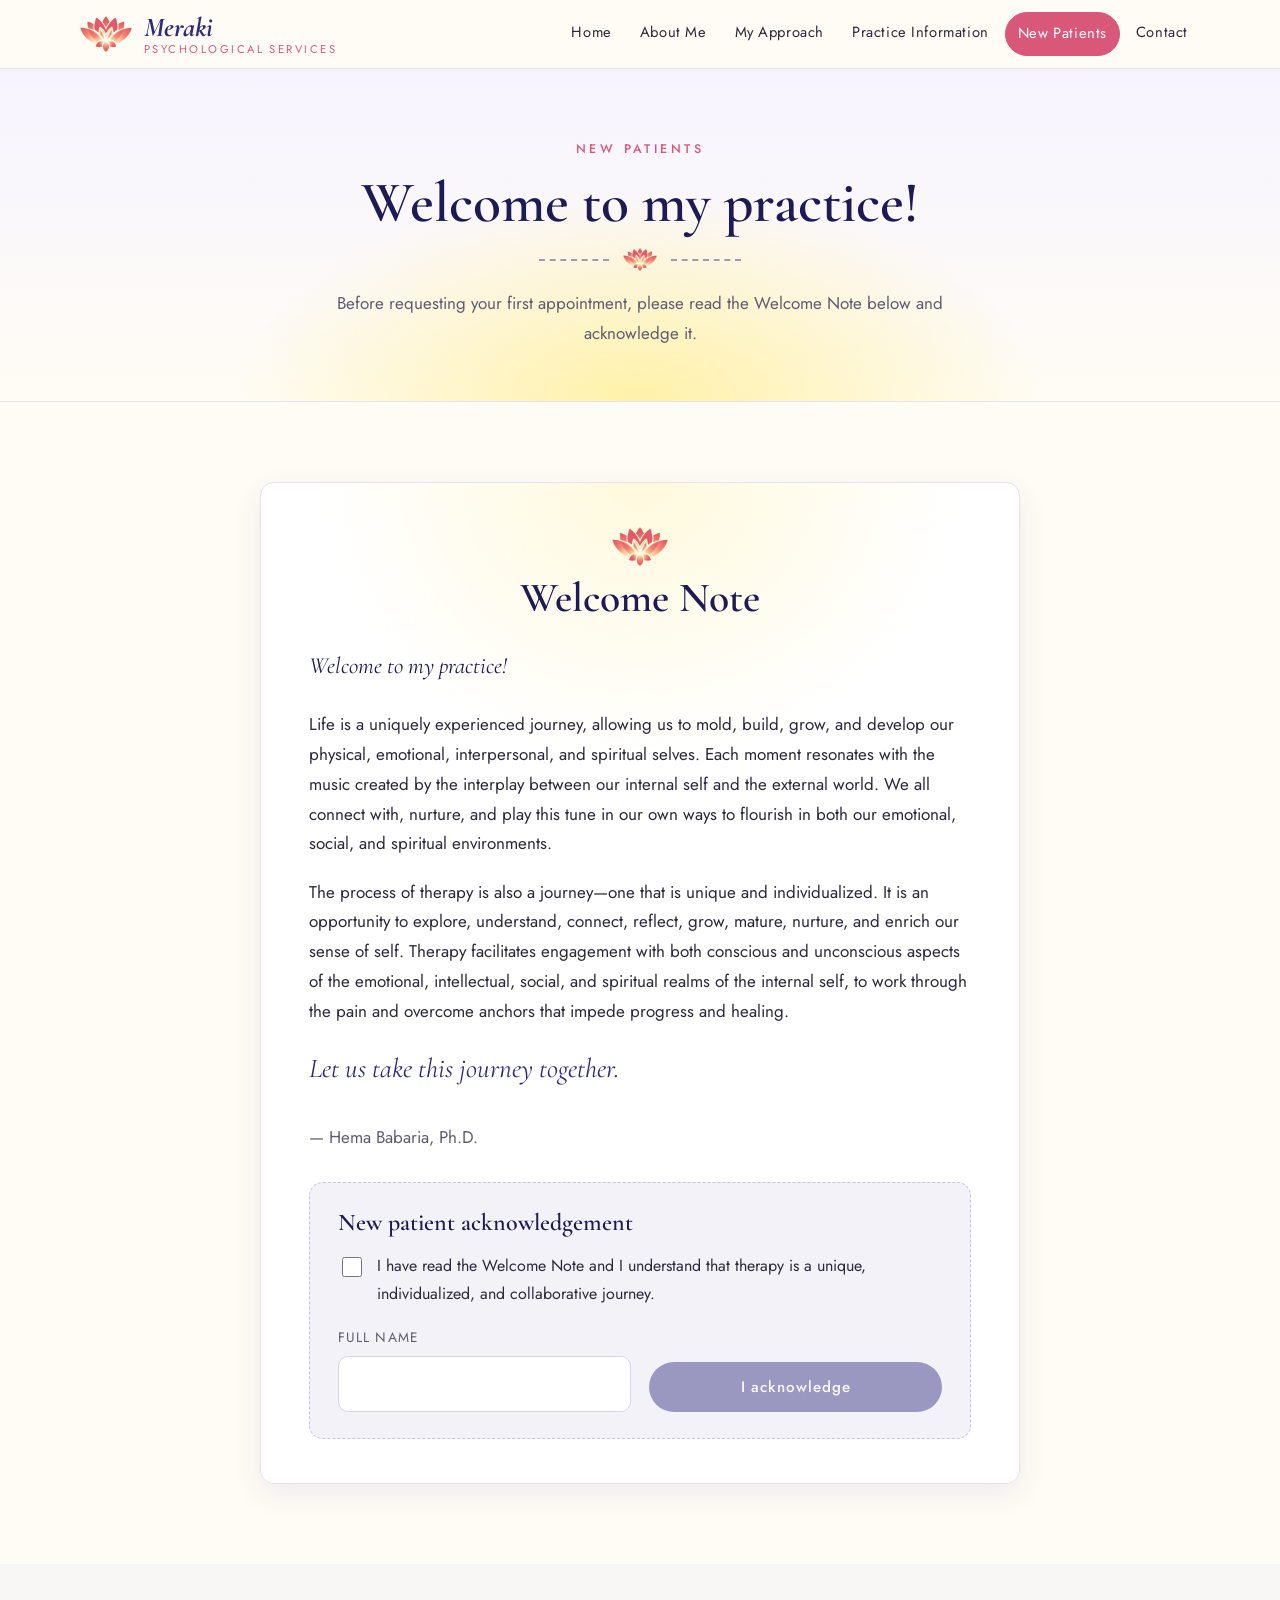
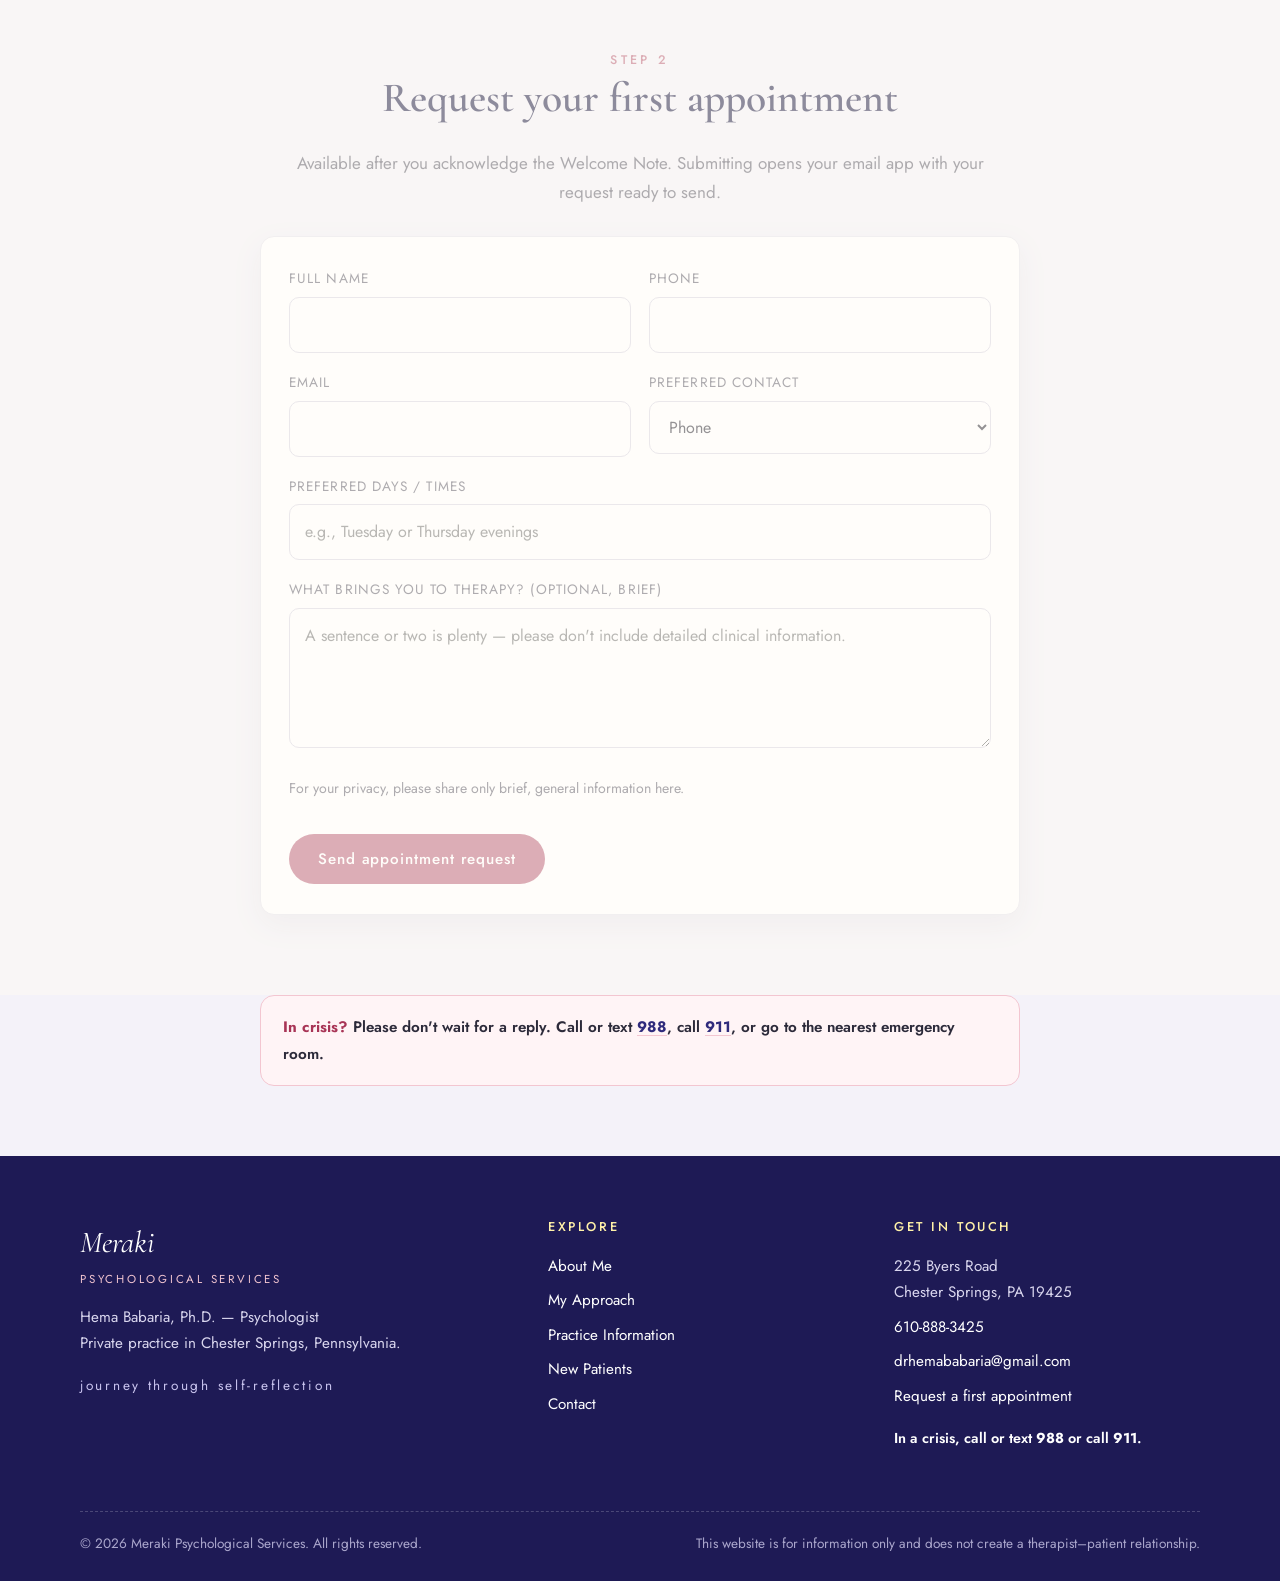
==== new-patients.html @ d3290c19 "Meraki Psychological Services website" ====
<!DOCTYPE html>
<html lang="en">
<head>
<meta charset="utf-8">
<meta name="viewport" content="width=device-width, initial-scale=1">
<title>New Patients — Welcome Note | Meraki Psychological Services</title>
<meta name="description" content="New patients: please read and acknowledge Dr. Hema Babaria's Welcome Note, then request your first appointment.">
<link rel="icon" type="image/png" href="assets/images/favicon.png">
<link rel="preconnect" href="https://fonts.googleapis.com">
<link rel="preconnect" href="https://fonts.gstatic.com" crossorigin>
<link href="https://fonts.googleapis.com/css2?family=Cormorant+Garamond:ital,wght@0,500;0,600;0,700;1,500;1,600&family=Jost:wght@300;400;500&display=swap" rel="stylesheet">
<link rel="stylesheet" href="css/style.css">
</head>
<body>
<a class="skip-link" href="#main">Skip to content</a>
<header class="site-header">
  <div class="container header-inner">
    <a class="brand" href="index.html" aria-label="Meraki Psychological Services — home">
      <img src="assets/images/lotus.png" alt="" width="52" height="38">
      <span class="brand-text"><span class="brand-name">Meraki</span><span class="brand-sub">Psychological Services</span></span>
    </a>
    <button class="nav-toggle" aria-label="Open menu" aria-expanded="false" aria-controls="site-nav">
      <svg width="24" height="24" viewBox="0 0 24 24" fill="none" stroke="currentColor" stroke-width="1.8" stroke-linecap="round"><path d="M4 7h16M4 12h16M4 17h16"/></svg>
    </button>
    <nav class="main-nav" id="site-nav" aria-label="Main">
      <ul><li><a href="index.html">Home</a></li><li><a href="about.html">About Me</a></li><li><a href="approach.html">My Approach</a></li><li><a href="practice.html">Practice Information</a></li><li><a href="new-patients.html" class="nav-cta" aria-current="page">New Patients</a></li><li><a href="contact.html">Contact</a></li></ul>
    </nav>
  </div>
</header>
<main id="main">
<section class="page-hero">
  <div class="container">
    <span class="eyebrow">New Patients</span>
    <h1>Welcome to my practice!</h1>
    <div class="divider"><img src="assets/images/lotus.png" alt=""></div>
    <p>Before requesting your first appointment, please read the Welcome Note below and acknowledge it.</p>
  </div>
</section>
<section>
  <div class="container prose">
    <article class="welcome-letter reveal" aria-labelledby="welcome-title">
      <img class="lotus-top" src="assets/images/lotus.png" alt="">
      <h2 id="welcome-title">Welcome Note</h2>
      <p class="lead">Welcome to my practice!</p>
      <p>Life is a uniquely experienced journey, allowing us to mold, build, grow, and develop our physical, emotional, interpersonal, and spiritual selves. Each moment resonates with the music created by the interplay between our internal self and the external world. We all connect with, nurture, and play this tune in our own ways to flourish in both our emotional, social, and spiritual environments.</p>
      <p>The process of therapy is also a journey—one that is unique and individualized. It is an opportunity to explore, understand, connect, reflect, grow, mature, nurture, and enrich our sense of self. Therapy facilitates engagement with both conscious and unconscious aspects of the emotional, intellectual, social, and spiritual realms of the internal self, to work through the pain and overcome anchors that impede progress and healing.</p>
      <p class="signature">Let us take this journey together.</p>
      <p style="color:var(--muted)">— Hema Babaria, Ph.D.</p>

      <form class="ack-box" id="ack-form" novalidate>
        <h3 style="margin-bottom:14px">New patient acknowledgement</h3>
        <label class="ack-check" for="ack-check">
          <input type="checkbox" id="ack-check" name="ack">
          <span>I have read the Welcome Note and I understand that therapy is a unique, individualized, and collaborative journey.</span>
        </label>
        <div class="form-row" style="margin-top:18px">
          <div class="field"><label for="ack-name">Full name</label><input type="text" id="ack-name" name="ack_name" autocomplete="name" required></div>
          <div class="field" style="display:flex;align-items:flex-end"><button type="submit" class="btn btn-primary" id="ack-submit" disabled style="width:100%">I acknowledge</button></div>
        </div>
        <div class="ack-status" id="ack-status" role="status" aria-live="polite"></div>
      </form>
    </article>
  </div>
</section>

<section class="section-alt locked" id="request-section" aria-disabled="true">
  <div class="container prose">
    <div class="section-head" style="margin-bottom:28px">
      <span class="eyebrow">Step 2</span>
      <h2>Request your first appointment</h2>
      <p>Available after you acknowledge the Welcome Note. Submitting opens your email app with your request ready to send.</p>
    </div>
    <form class="form card" id="request-form">
      <div class="form-row">
        <div class="field"><label for="req-name">Full name</label><input type="text" id="req-name" name="name" autocomplete="name" required></div>
        <div class="field"><label for="req-phone">Phone</label><input type="tel" id="req-phone" name="phone" autocomplete="tel" required></div>
      </div>
      <div class="form-row">
        <div class="field"><label for="req-email">Email</label><input type="email" id="req-email" name="email" autocomplete="email" required></div>
        <div class="field"><label for="req-pref">Preferred contact</label>
          <select id="req-pref" name="contact_pref"><option>Phone</option><option>Email</option></select></div>
      </div>
      <div class="field"><label for="req-avail">Preferred days / times</label><input type="text" id="req-avail" name="availability" placeholder="e.g., Tuesday or Thursday evenings"></div>
      <div class="field"><label for="req-msg">What brings you to therapy? (optional, brief)</label><textarea id="req-msg" name="message" placeholder="A sentence or two is plenty — please don't include detailed clinical information."></textarea></div>
      <p class="form-note">For your privacy, please share only brief, general information here.</p>
      <div><button type="submit" class="btn btn-coral">Send appointment request</button></div>
      <div class="form-success" id="request-success" role="status">Thank you. Your email app should open with your request — please press send. If it didn't open, email <a href="#" data-email>drhemababaria@gmail.com</a>.</div>
    </form>
  </div>
</section>
<section style="padding:0 0 70px" class="section-alt">
  <div class="container prose">
    <div class="crisis"><strong>In crisis?</strong> Please don't wait for a reply. Call or text <a href="tel:988">988</a>, call <a href="tel:911">911</a>, or go to the nearest emergency room.</div>
  </div>
</section>
</main>
<footer class="site-footer">
  <div class="container">
    <div class="footer-grid">
      <div>
        <div class="footer-brand">Meraki</div>
        <div class="footer-sub">Psychological Services</div>
        <p>Hema Babaria, Ph.D. — Psychologist<br>Private practice in Chester Springs, Pennsylvania.</p>
        <p style="letter-spacing:.2em;font-size:.85rem;color:#c9c4ef">journey through self-reflection</p>
      </div>
      <div>
        <h4>Explore</h4>
        <ul>
          <li><a href="about.html">About Me</a></li>
          <li><a href="approach.html">My Approach</a></li>
          <li><a href="practice.html">Practice Information</a></li>
          <li><a href="new-patients.html">New Patients</a></li>
          <li><a href="contact.html">Contact</a></li>
        </ul>
      </div>
      <div>
        <h4>Get in touch</h4>
        <ul>
          <li>225 Byers Road<br>Chester Springs, PA 19425</li>
          <li><a href="tel:+16108883425">610-888-3425</a></li>
          <li><a href="#" data-email>drhemababaria@gmail.com</a></li>
          <li><a href="new-patients.html">Request a first appointment</a></li>
        </ul>
        <p class="footer-crisis">In a crisis, call or text <a href="tel:988">988</a> or call <a href="tel:911">911</a>.</p>
      </div>
    </div>
    <div class="footer-bottom">
      <span>&copy; <span data-year>2026</span> Meraki Psychological Services. All rights reserved.</span>
      <span>This website is for information only and does not create a therapist–patient relationship.</span>
    </div>
  </div>
</footer>
<script src="js/main.js"></script>
</body>
</html>
---- css/style.css ----
/* ==========================================================
   Meraki Psychological Services — Dr. Hema Babaria
   Palette drawn from the Meraki logo: indigo script, lotus coral,
   sunrise glow — balanced with soft sage for a calm, natural feel.
   ========================================================== */
:root {
  --indigo: #2f2a7c;
  --indigo-deep: #1e1a55;
  --coral: #d9587a;
  --coral-soft: #f3c6d1;
  --sun: #fff1a8;
  --sun-soft: #fff9dc;
  --cream: #fffcf5;
  --sage: #7f9a83;
  --sage-soft: #e7eee6;
  --mist: #f4f2f9;
  --ink: #2c2a3a;
  --muted: #5f5c70;
  --line: #e6e2ef;
  --radius: 14px;
  --shadow: 0 10px 30px rgba(47, 42, 124, 0.08);
  --serif: "Cormorant Garamond", Georgia, "Times New Roman", serif;
  --sans: "Jost", "Segoe UI", system-ui, -apple-system, sans-serif;
  --max: 1120px;
}

*, *::before, *::after { box-sizing: border-box; }
html { scroll-behavior: smooth; }
body {
  margin: 0;
  font-family: var(--sans);
  font-weight: 400;
  font-size: 17px;
  line-height: 1.75;
  color: var(--ink);
  background: var(--cream);
}
img { max-width: 100%; height: auto; display: block; }
a { color: var(--indigo); text-decoration-color: var(--coral-soft); text-underline-offset: 3px; }
a:hover { color: var(--coral); }
h1, h2, h3 { font-family: var(--serif); color: var(--indigo-deep); font-weight: 600; line-height: 1.2; margin: 0 0 .6em; }
h1 { font-size: clamp(2.3rem, 5vw, 3.6rem); }
h2 { font-size: clamp(1.9rem, 3.4vw, 2.6rem); }
h3 { font-size: 1.5rem; }
p { margin: 0 0 1.1em; }
.container { width: min(var(--max), 92%); margin: 0 auto; }
.skip-link { position: absolute; left: -999px; top: 0; background: var(--indigo); color: #fff; padding: 8px 14px; z-index: 100; }
.skip-link:focus { left: 10px; }

/* ---------- Header ---------- */
.site-header {
  position: sticky; top: 0; z-index: 50;
  background: rgba(255, 252, 245, 0.94);
  backdrop-filter: blur(8px);
  border-bottom: 1px solid var(--line);
}
.header-inner { display: flex; align-items: center; justify-content: space-between; gap: 20px; padding: 12px 0; }
.brand { display: flex; align-items: center; gap: 12px; text-decoration: none; }
.brand img { width: 52px; height: auto; }
.brand-text { display: flex; flex-direction: column; line-height: 1.1; }
.brand-name { font-family: var(--serif); font-size: 1.7rem; font-weight: 700; color: var(--indigo); font-style: italic; }
.brand-sub { font-size: .7rem; letter-spacing: .22em; text-transform: uppercase; color: var(--coral); }

.nav-toggle { display: none; background: none; border: 1px solid var(--line); border-radius: 10px; padding: 8px 10px; cursor: pointer; color: var(--indigo); }
.nav-toggle svg { display: block; }
.main-nav ul { list-style: none; display: flex; gap: 4px; margin: 0; padding: 0; flex-wrap: wrap; }
.main-nav a {
  display: block; padding: 8px 12px; border-radius: 999px;
  font-size: .92rem; letter-spacing: .04em; text-decoration: none; color: var(--ink);
  transition: background .2s, color .2s;
}
.main-nav a:hover { background: var(--mist); color: var(--indigo); }
.main-nav a[aria-current="page"] { background: var(--indigo); color: #fff; }
.main-nav a.nav-cta { border: 1px solid var(--coral); color: var(--coral); }
.main-nav a.nav-cta:hover, .main-nav a.nav-cta[aria-current="page"] { background: var(--coral); color: #fff; }

/* ---------- Hero ---------- */
.hero {
  position: relative; overflow: hidden;
  background:
    radial-gradient(ellipse 55% 60% at 50% 62%, var(--sun) 0%, rgba(255, 241, 168, .55) 35%, rgba(255, 252, 245, 0) 70%),
    linear-gradient(180deg, #fbf8ff 0%, var(--cream) 70%);
  padding: 70px 0 0;
  text-align: center;
}
.hero-rays { position: absolute; inset: 0; width: 100%; height: 100%; pointer-events: none; opacity: .22; }
.hero-content { position: relative; z-index: 2; padding-bottom: 40px; }
.hero-logo { width: min(560px, 90%); height: auto; margin: 0 auto 22px; }
.hero .tagline { font-size: 1.05rem; letter-spacing: .38em; text-transform: lowercase; color: var(--indigo); margin-bottom: 26px; }
.hero h1 { font-size: clamp(1.9rem, 3.6vw, 2.6rem); font-weight: 500; font-style: italic; max-width: 760px; margin: 0 auto 26px; }
.hero-landscape { position: relative; z-index: 1; display: block; width: 100%; height: auto; margin-top: -10px; }

.page-hero {
  position: relative; overflow: hidden; text-align: center;
  background:
    radial-gradient(ellipse 45% 90% at 50% 100%, var(--sun) 0%, rgba(255, 241, 168, 0) 70%),
    linear-gradient(180deg, #f7f4ff 0%, var(--cream) 100%);
  padding: 64px 0 52px;
  border-bottom: 1px solid var(--line);
}
.page-hero .eyebrow { margin-bottom: 8px; }
.page-hero h1 { margin-bottom: 10px; }
.page-hero p { color: var(--muted); max-width: 640px; margin: 0 auto; }

.eyebrow { display: inline-block; font-size: .78rem; letter-spacing: .28em; text-transform: uppercase; color: var(--coral); font-weight: 500; }

/* ---------- Buttons ---------- */
.btn {
  display: inline-block; padding: 13px 28px; border-radius: 999px;
  font-family: var(--sans); font-size: .95rem; letter-spacing: .06em; font-weight: 500;
  text-decoration: none; border: 1px solid transparent; cursor: pointer;
  transition: transform .15s, background .2s, color .2s, box-shadow .2s;
}
.btn:hover { transform: translateY(-1px); }
.btn-primary { background: var(--indigo); color: #fff; box-shadow: 0 6px 18px rgba(47, 42, 124, .22); }
.btn-primary:hover { background: var(--indigo-deep); color: #fff; }
.btn-outline { border-color: var(--indigo); color: var(--indigo); background: transparent; }
.btn-outline:hover { background: var(--indigo); color: #fff; }
.btn-coral { background: var(--coral); color: #fff; }
.btn-coral:hover { background: #c4466a; color: #fff; }
.btn[disabled] { opacity: .45; cursor: not-allowed; transform: none; box-shadow: none; }
.btn-row { display: flex; gap: 14px; justify-content: center; flex-wrap: wrap; }

/* ---------- Sections ---------- */
section { padding: 80px 0; }
.section-alt { background: var(--mist); }
.section-sage { background: var(--sage-soft); }
.section-head { text-align: center; max-width: 720px; margin: 0 auto 46px; }
.section-head p { color: var(--muted); }
.divider { display: flex; align-items: center; justify-content: center; gap: 14px; margin: 6px auto 18px; color: var(--coral); }
.divider::before, .divider::after { content: ""; width: 70px; border-top: 2px dashed var(--indigo); opacity: .45; }
.divider img { width: 34px; }

.prose { max-width: 760px; margin: 0 auto; }
.prose p:first-of-type::first-letter { }
.lead { font-family: var(--serif); font-size: 1.45rem; line-height: 1.55; color: var(--indigo-deep); font-style: italic; }
.signature { font-family: var(--serif); font-size: 1.7rem; font-style: italic; color: var(--indigo); margin-top: 10px; }

.grid-2 { display: grid; grid-template-columns: 1fr 1fr; gap: 50px; align-items: center; }
.grid-3 { display: grid; grid-template-columns: repeat(3, 1fr); gap: 26px; }

.card {
  background: #fff; border: 1px solid var(--line); border-radius: var(--radius);
  padding: 30px 28px; box-shadow: var(--shadow);
}
.card h3 { margin-bottom: .4em; }
.card p:last-child { margin-bottom: 0; }
.card .icon { width: 50px; height: 50px; border-radius: 50%; display: grid; place-items: center; margin-bottom: 14px; background: var(--sun-soft); color: var(--coral); }
.card a.more { font-weight: 500; text-decoration: none; }

.quote-band { text-align: center; background: linear-gradient(135deg, var(--indigo) 0%, #433c9e 100%); color: #fff; }
.quote-band blockquote { margin: 0 auto; max-width: 820px; font-family: var(--serif); font-size: clamp(1.5rem, 3vw, 2.1rem); font-style: italic; line-height: 1.45; }
.quote-band cite { display: block; margin-top: 16px; font-family: var(--sans); font-style: normal; font-size: .85rem; letter-spacing: .25em; text-transform: uppercase; color: var(--sun); }

/* Portrait placeholder */
.portrait {
  aspect-ratio: 4 / 5; border-radius: 200px 200px var(--radius) var(--radius);
  background:
    radial-gradient(circle at 50% 38%, var(--sun) 0%, rgba(255,241,168,0) 55%),
    linear-gradient(180deg, #efeafb 0%, var(--sage-soft) 100%);
  display: grid; place-items: center; border: 1px solid var(--line); box-shadow: var(--shadow);
  position: relative; overflow: hidden;
}
.portrait img.lotus { width: 38%; opacity: .9; }
.portrait img.photo { position: absolute; inset: 0; width: 100%; height: 100%; object-fit: cover; object-position: center 20%; }
figure.portrait { margin: 0; }
.portrait .caption { position: absolute; bottom: 18px; left: 0; right: 0; text-align: center; font-size: .82rem; letter-spacing: .14em; text-transform: uppercase; color: var(--muted); }

/* Credentials list */
.cred-list { list-style: none; padding: 0; margin: 0; display: grid; gap: 16px; }
.cred-list li { display: grid; grid-template-columns: 34px 1fr; gap: 14px; align-items: start; background: #fff; border: 1px solid var(--line); border-radius: var(--radius); padding: 18px 20px; }
.cred-list .dot { width: 34px; height: 34px; border-radius: 50%; background: var(--sun-soft); display: grid; place-items: center; color: var(--coral); font-weight: 600; }
.cred-list strong { display: block; color: var(--indigo-deep); font-weight: 500; }
.cred-list span.meta { color: var(--muted); font-size: .95rem; }

/* Approach modality chips */
.chips { display: flex; flex-wrap: wrap; gap: 10px; justify-content: center; margin: 10px 0 0; padding: 0; list-style: none; }
.chips li { padding: 9px 18px; border-radius: 999px; background: #fff; border: 1px solid var(--line); color: var(--indigo); font-size: .95rem; }

/* Info table (practice information) */
.info-list { list-style: none; margin: 0; padding: 0; }
.info-list li { display: grid; grid-template-columns: 170px 1fr; gap: 16px; padding: 16px 0; border-bottom: 1px dashed var(--line); }
.info-list li:last-child { border-bottom: 0; }
.info-list .label { font-size: .8rem; letter-spacing: .18em; text-transform: uppercase; color: var(--coral); padding-top: 3px; }

.notice {
  border-left: 4px solid var(--coral); background: #fff; border-radius: 0 var(--radius) var(--radius) 0;
  padding: 20px 24px; box-shadow: var(--shadow);
}
.notice strong { color: var(--indigo-deep); }

/* ---------- Welcome acknowledgement ---------- */
.welcome-letter {
  background: #fff; border: 1px solid var(--line); border-radius: var(--radius); box-shadow: var(--shadow);
  padding: 44px 48px; position: relative;
  background-image: radial-gradient(ellipse 60% 40% at 50% 0%, var(--sun-soft) 0%, rgba(255,255,255,0) 70%);
}
.welcome-letter .lotus-top { width: 56px; margin: 0 auto 8px; }
.welcome-letter h2 { text-align: center; }
.ack-box { margin-top: 30px; padding: 26px 28px; border-radius: var(--radius); background: var(--mist); border: 1px dashed #c9c3e0; }
.ack-check { display: flex; gap: 12px; align-items: flex-start; font-size: 1rem; cursor: pointer; }
.ack-check input { width: 20px; height: 20px; margin-top: 5px; accent-color: var(--indigo); flex-shrink: 0; }
.ack-status { display: none; margin-top: 18px; padding: 14px 18px; border-radius: 10px; background: var(--sage-soft); color: #355a3e; }
.ack-status.show { display: block; }
.locked { opacity: .5; pointer-events: none; filter: grayscale(.3); transition: opacity .3s; }

/* ---------- Forms ---------- */
.form { display: grid; gap: 18px; }
.form-row { display: grid; grid-template-columns: 1fr 1fr; gap: 18px; }
.field label { display: block; font-size: .85rem; letter-spacing: .08em; text-transform: uppercase; color: var(--muted); margin-bottom: 6px; }
.field input, .field select, .field textarea {
  width: 100%; padding: 13px 15px; font: inherit; font-size: 1rem; color: var(--ink);
  border: 1px solid #d9d4e8; border-radius: 10px; background: #fff; transition: border .2s, box-shadow .2s;
}
.field textarea { min-height: 140px; resize: vertical; }
.field input:focus, .field select:focus, .field textarea:focus { outline: none; border-color: var(--indigo); box-shadow: 0 0 0 3px rgba(47, 42, 124, .12); }
.form-note { font-size: .88rem; color: var(--muted); }
.form-success { display: none; padding: 16px 18px; border-radius: 10px; background: var(--sage-soft); color: #355a3e; }
.form-success.show { display: block; }

.contact-card { display: grid; gap: 20px; }
.contact-item { display: grid; grid-template-columns: 46px 1fr; gap: 14px; align-items: start; }
.contact-item .icon { width: 46px; height: 46px; border-radius: 50%; display: grid; place-items: center; background: var(--sun-soft); color: var(--coral); }
.contact-item h3 { font-size: 1.2rem; margin-bottom: 2px; }
.contact-item p { margin: 0; color: var(--muted); }
.map-frame { width: 100%; height: 280px; border: 0; border-radius: var(--radius); filter: saturate(.75); }

.crisis { background: #fff4f6; border: 1px solid var(--coral-soft); border-radius: var(--radius); padding: 18px 22px; font-size: .95rem; font-weight: 600; color: var(--ink); }
.crisis a { font-weight: 700; }
.footer-crisis { margin-top: 16px; font-size: .9rem; font-weight: 600; color: #fff; }
.footer-crisis a { font-weight: 700; color: var(--sun); }
.crisis strong { color: #a83456; }

/* ---------- CTA ---------- */
.cta {
  text-align: center;
  background:
    radial-gradient(ellipse 50% 80% at 50% 110%, var(--sun) 0%, rgba(255,241,168,0) 70%),
    var(--mist);
}

/* ---------- Footer ---------- */
.site-footer { background: var(--indigo-deep); color: #d9d6ee; padding: 60px 0 26px; font-size: .95rem; }
.site-footer a { color: #fff; text-decoration: none; }
.site-footer a:hover { color: var(--sun); }
.footer-grid { display: grid; grid-template-columns: 1.4fr 1fr 1fr; gap: 40px; }
.footer-brand { font-family: var(--serif); font-size: 1.9rem; font-style: italic; color: #fff; }
.footer-sub { font-size: .72rem; letter-spacing: .24em; text-transform: uppercase; color: var(--coral-soft); margin-bottom: 14px; }
.site-footer h4 { font-family: var(--sans); font-size: .8rem; letter-spacing: .2em; text-transform: uppercase; color: var(--sun); margin: 0 0 14px; font-weight: 500; }
.site-footer ul { list-style: none; margin: 0; padding: 0; display: grid; gap: 8px; }
.footer-bottom { margin-top: 44px; padding-top: 20px; border-top: 1px dashed rgba(255,255,255,.2); display: flex; justify-content: space-between; flex-wrap: wrap; gap: 10px; font-size: .85rem; color: #aaa6cc; }

/* ---------- Reveal animation ---------- */
.reveal { opacity: 0; transform: translateY(18px); transition: opacity .8s ease, transform .8s ease; }
.reveal.visible { opacity: 1; transform: none; }
@media (prefers-reduced-motion: reduce) {
  .reveal { opacity: 1; transform: none; transition: none; }
  html { scroll-behavior: auto; }
}

/* ---------- Responsive ---------- */
@media (max-width: 960px) {
  .nav-toggle { display: block; }
  .main-nav { position: absolute; top: 100%; left: 0; right: 0; background: var(--cream); border-bottom: 1px solid var(--line); display: none; padding: 10px 4%; }
  .main-nav.open { display: block; }
  .main-nav ul { flex-direction: column; }
  .grid-2, .grid-3, .footer-grid { grid-template-columns: 1fr; }
  .grid-2 { gap: 34px; }
  .portrait { max-width: 380px; margin: 0 auto; }
}
@media (max-width: 620px) {
  body { font-size: 16px; }
  section { padding: 60px 0; }
  .form-row { grid-template-columns: 1fr; }
  .info-list li { grid-template-columns: 1fr; gap: 4px; }
  .welcome-letter { padding: 30px 22px; }
  .brand-name { font-size: 1.4rem; }
  .brand img { width: 42px; }
  .hero .tagline { letter-spacing: .2em; font-size: .95rem; }
}
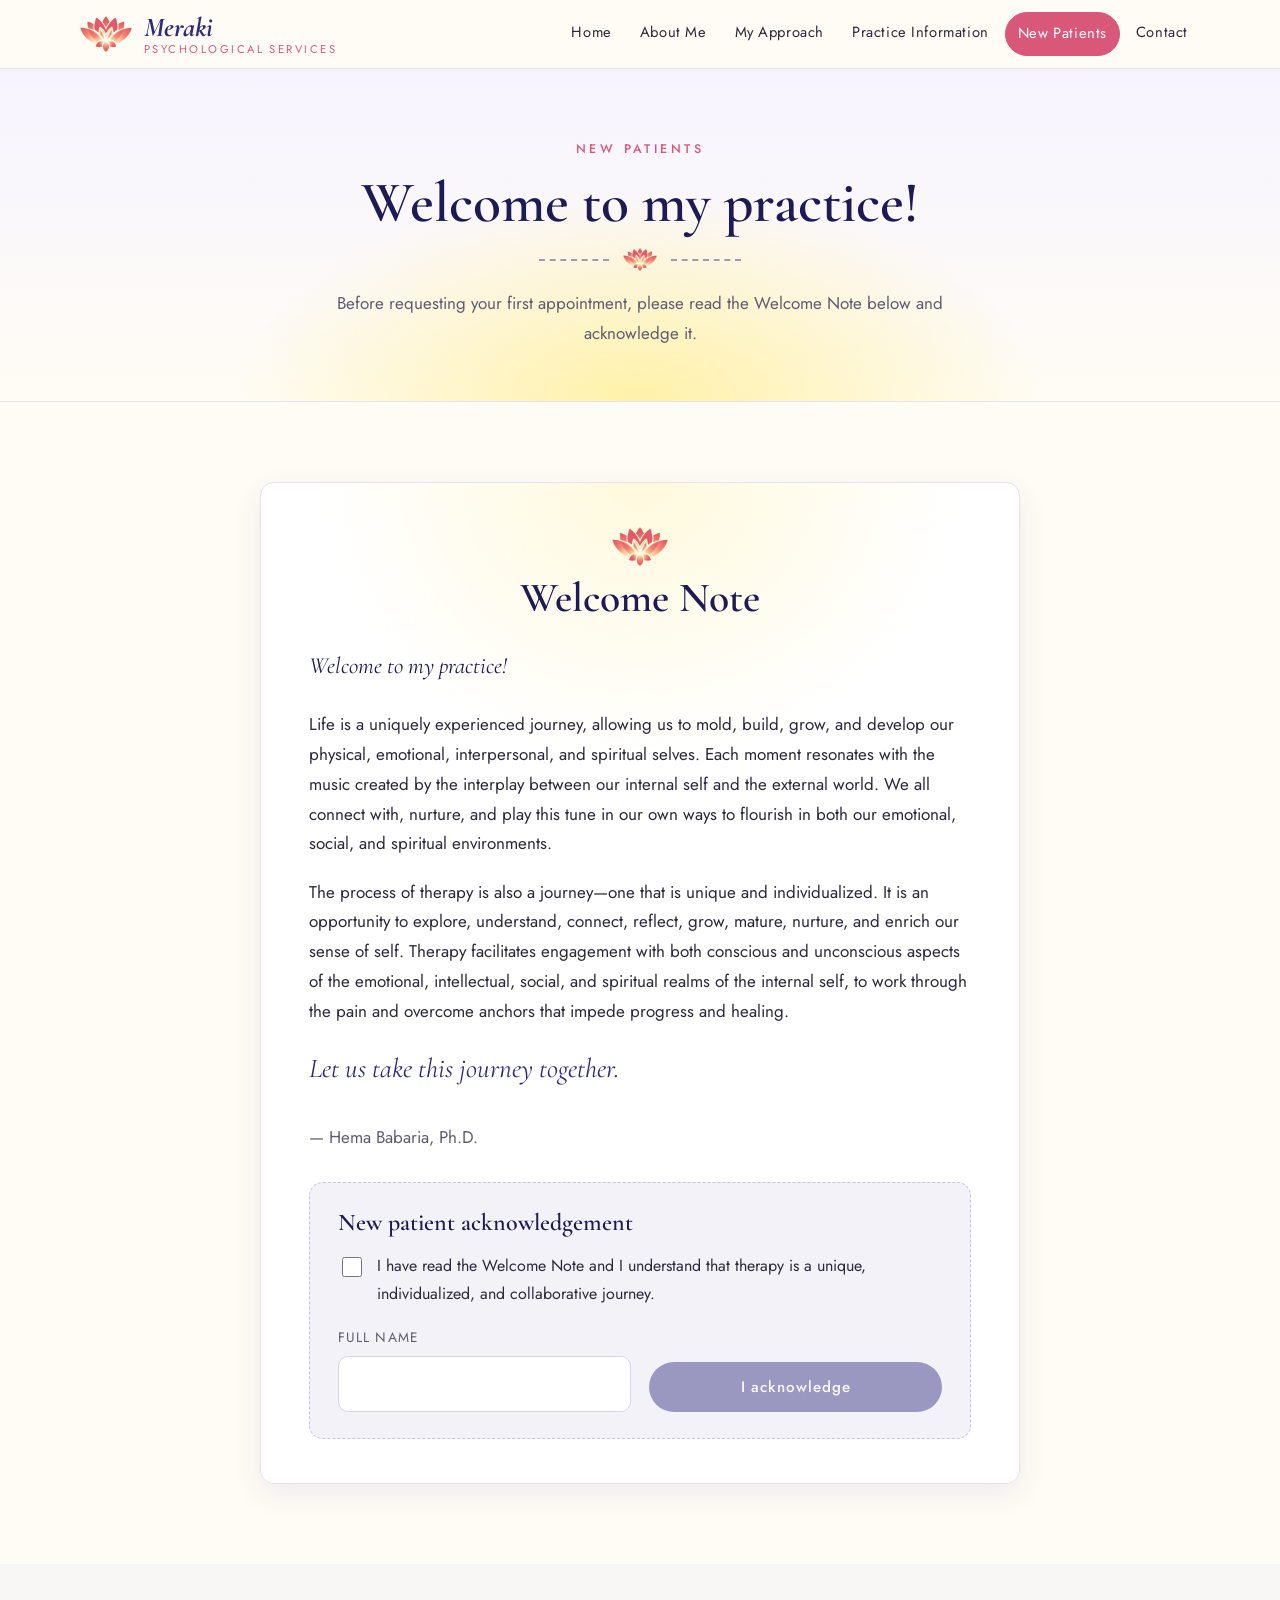
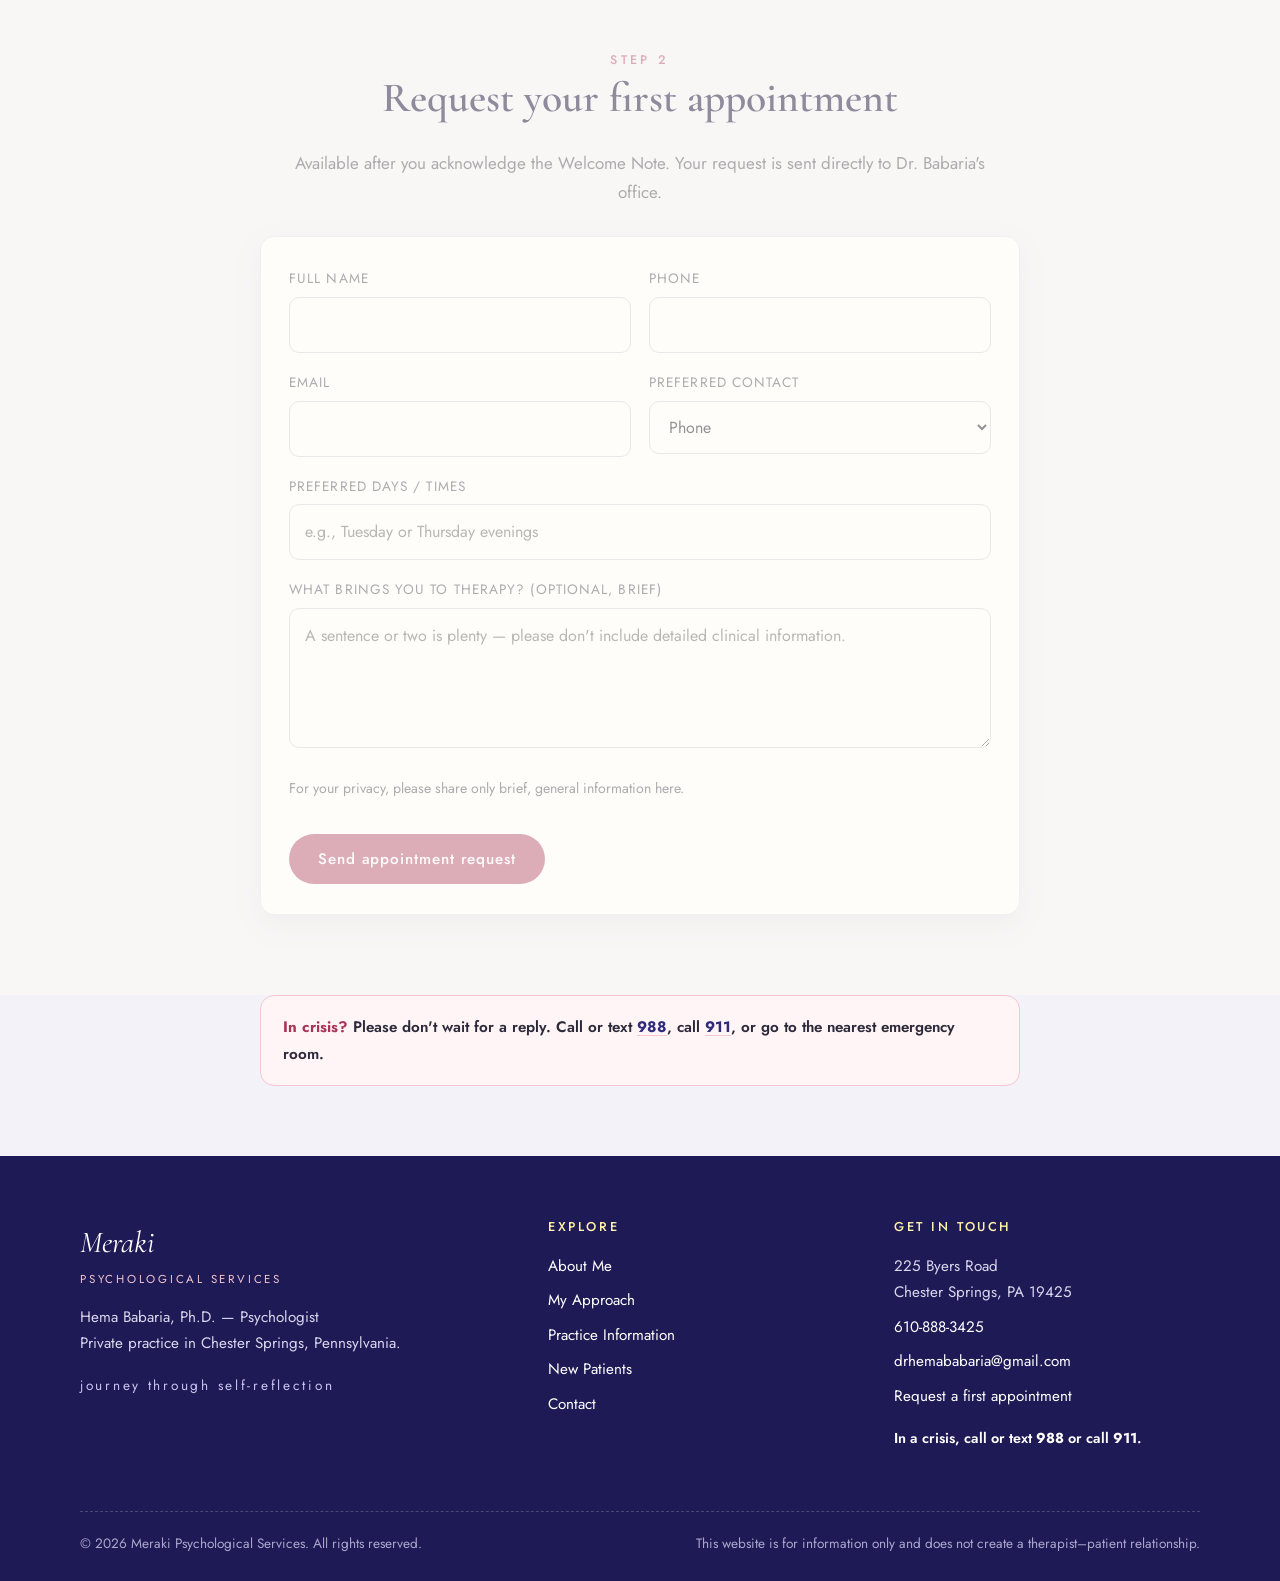
==== commit 0cf0f226: "Send forms directly to practice email" ====
--- a/new-patients.html
+++ b/new-patients.html
@@ -68,9 +68,10 @@
     <div class="section-head" style="margin-bottom:28px">
       <span class="eyebrow">Step 2</span>
       <h2>Request your first appointment</h2>
-      <p>Available after you acknowledge the Welcome Note. Submitting opens your email app with your request ready to send.</p>
+      <p>Available after you acknowledge the Welcome Note. Your request is sent directly to Dr. Babaria's office.</p>
     </div>
     <form class="form card" id="request-form">
+      <div class="hp-field" aria-hidden="true"><label>Leave this field empty<input type="text" name="website_hp" tabindex="-1" autocomplete="off"></label></div>
       <div class="form-row">
         <div class="field"><label for="req-name">Full name</label><input type="text" id="req-name" name="name" autocomplete="name" required></div>
         <div class="field"><label for="req-phone">Phone</label><input type="tel" id="req-phone" name="phone" autocomplete="tel" required></div>
@@ -84,7 +85,8 @@
       <div class="field"><label for="req-msg">What brings you to therapy? (optional, brief)</label><textarea id="req-msg" name="message" placeholder="A sentence or two is plenty — please don't include detailed clinical information."></textarea></div>
       <p class="form-note">For your privacy, please share only brief, general information here.</p>
       <div><button type="submit" class="btn btn-coral">Send appointment request</button></div>
-      <div class="form-success" id="request-success" role="status">Thank you. Your email app should open with your request — please press send. If it didn't open, email <a href="#" data-email>drhemababaria@gmail.com</a>.</div>
+      <div class="form-success" id="request-success" role="status">Thank you — your appointment request has been sent. The practice will contact you using your preferred method.</div>
+      <div class="form-error" id="request-error" role="alert">Sorry, your request could not be sent right now. Please try again, or call <a href="tel:+16108883425">610-888-3425</a> or email <a href="#" data-email>drhemababaria@gmail.com</a>.</div>
     </form>
   </div>
 </section>
--- a/css/style.css
+++ b/css/style.css
@@ -217,6 +217,9 @@
 .form-note { font-size: .88rem; color: var(--muted); }
 .form-success { display: none; padding: 16px 18px; border-radius: 10px; background: var(--sage-soft); color: #355a3e; }
 .form-success.show { display: block; }
+.form-error { display: none; padding: 16px 18px; border-radius: 10px; background: #fff4f6; border: 1px solid var(--coral-soft); color: #8a2a47; }
+.form-error.show { display: block; }
+.hp-field { position: absolute !important; left: -10000px !important; width: 1px; height: 1px; overflow: hidden; }
 
 .contact-card { display: grid; gap: 20px; }
 .contact-item { display: grid; grid-template-columns: 46px 1fr; gap: 14px; align-items: start; }
